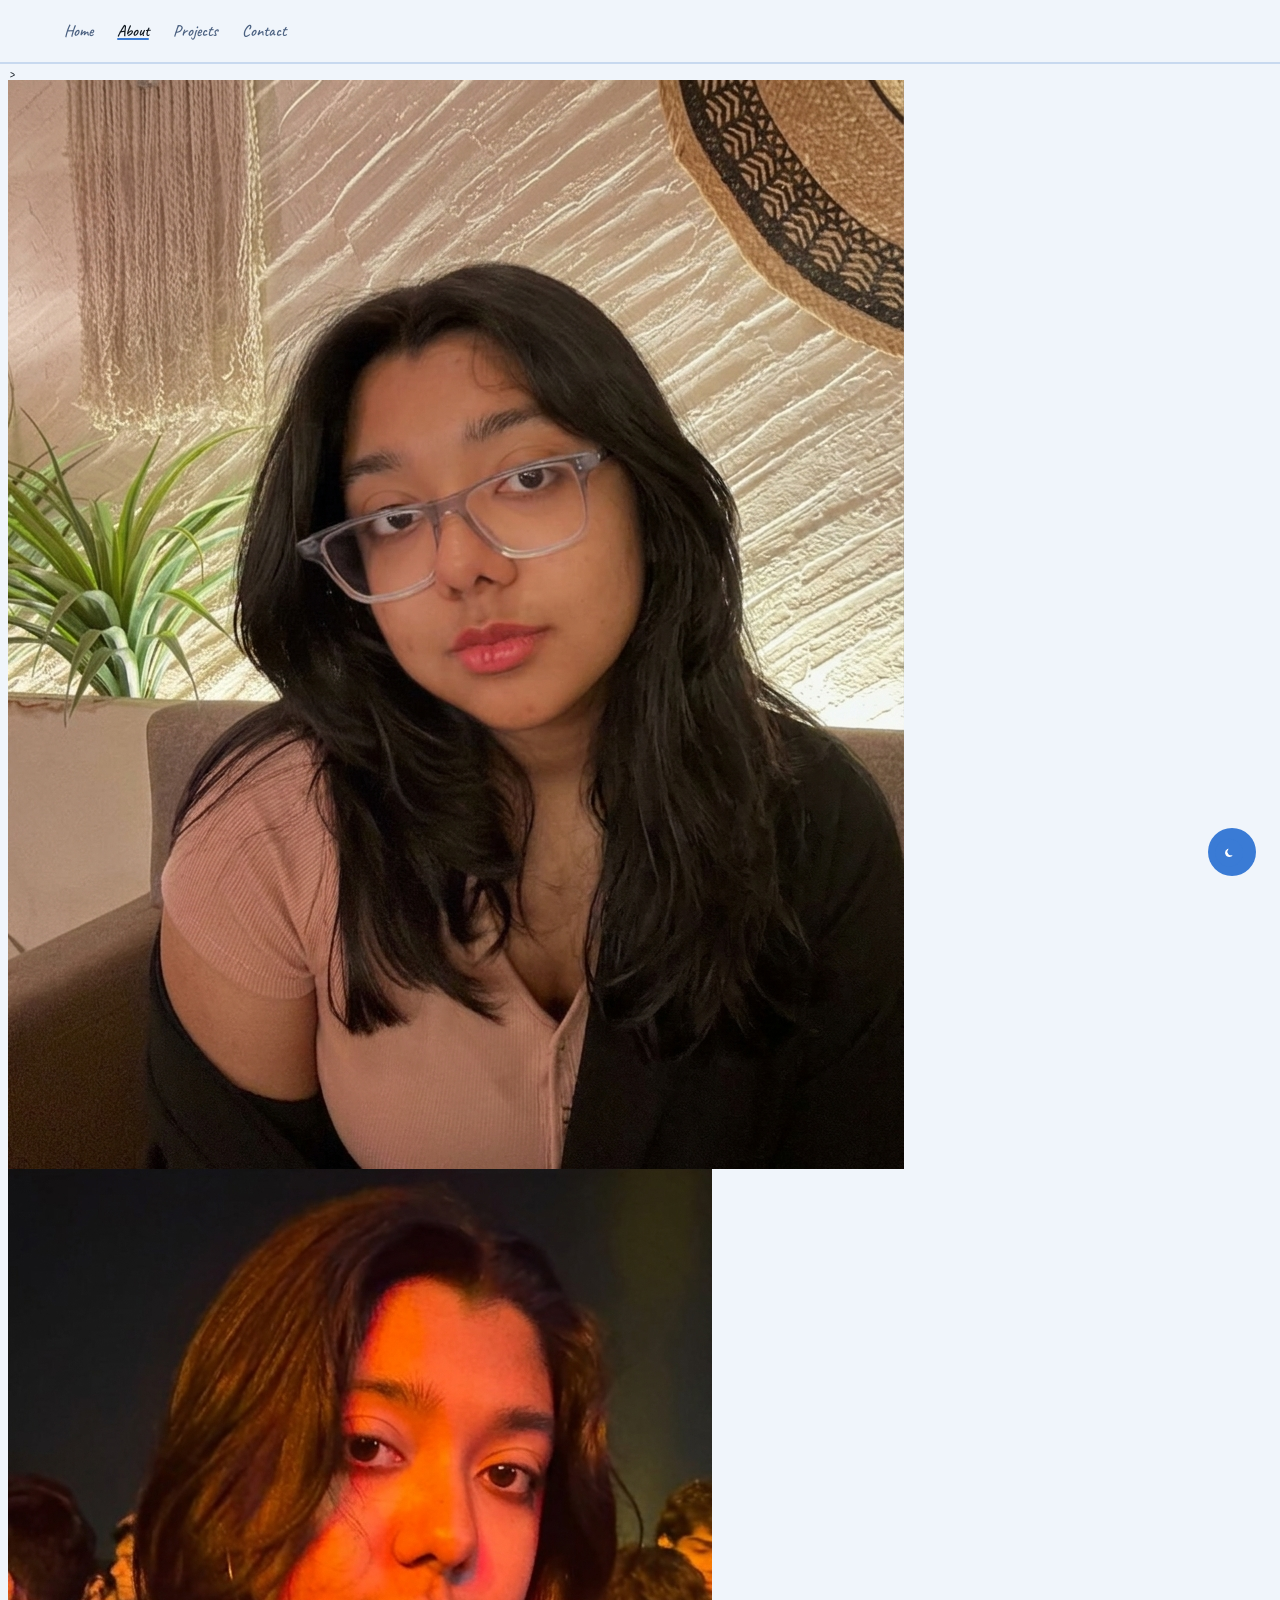
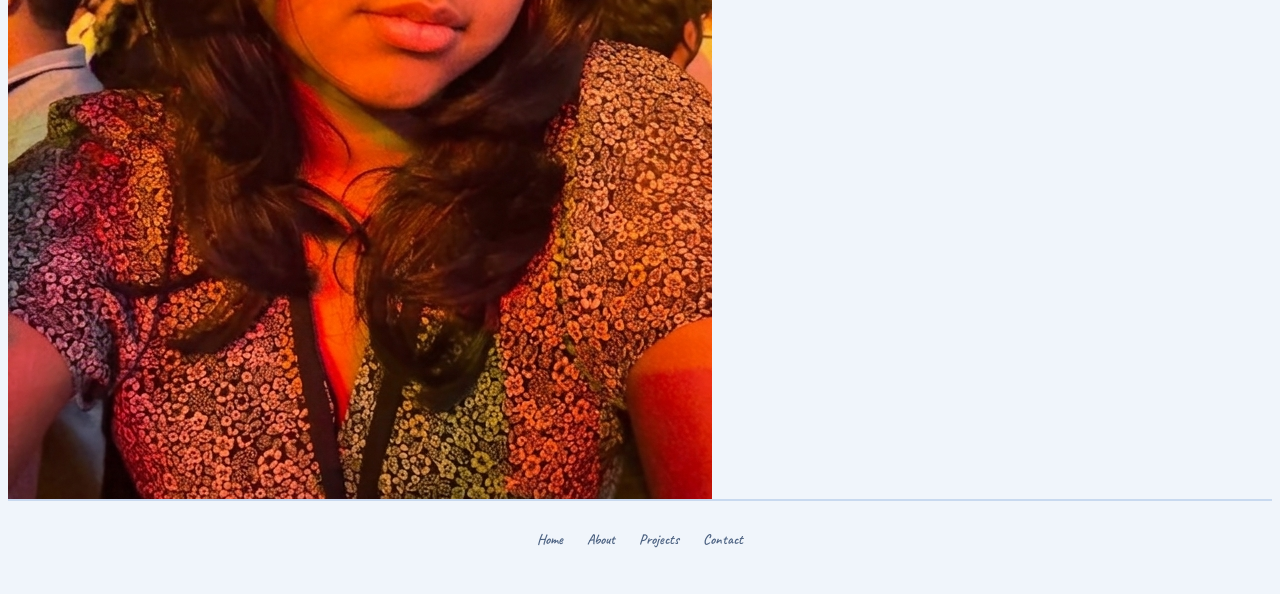
==== about.html @ 97abaa69 "Add basic site structure to all pages." ====
<!DOCTYPE html>
<html lang="en">

<head>
    <meta charset="UTF-8">
    <meta name="viewport" content="width=device-width, initial-scale=1.0">
    <title>Portfolio-2025114007-Home</title>
    <link rel="stylesheet" href="styles.css">
    <!-- linking the css stylesheet -->
    <link rel="stylesheet" href="https://unpkg.com/boxicons@2.1.4/css/boxicons.min.css">
    <!-- for all icons used -->
    <link rel="stylesheet" href="https://fonts.googleapis.com/css2?family=Caveat:wght@400;600&family=Pacifico&family=Google+Sans+Flex:wght@100..900&display=swap">
    <!-- Google fonts used. Need for each font(explain typography: explained in Readme) -->
</head>

<body>

    <!-- Same as home.html. Navbar hidden in mibile view using @media. Replaced with hambrger for mobile view-->
    <!-- active used to underline the currently opened page -->
    <header class="navbar" id="navbar">
        <nav class="pages" id="pages">
            <a href="home.html" >Home</a>
            <a href="about.html" class="active">About</a>
            <a href="projects.html">Projects</a>
            <a href="contact.html" >Contact</a>
        </nav>
        <!-- Hamburger instead of navbar for mobile view. Opening it shows drop down of pages on mobile using mobile_menu id and open_mobile() in js -->
        <div class="for_mobile">
            <button class="hamburger" id="hamburger" aria-label="Mobile menu">
                <!-- for the dropdown menu for mobile ease -->
                <span></span>
                <span></span>
                <span></span>
            </button>
        </div>
    </header>
    <!-- same as home.html. Hamburger leads to dropdown of pages(.open class used) onclick calls close_mobile() (defined in main.js) to close dropdown. So if u click  home, it opens home.html WHILE closing dropdown menu-->
    <nav class="mobile_menu" id="mobile_menu">
        <a href="home.html"  onclick="close_mobile()">Home</a>
        <a href="about.html" class="active" onclick="close_mobile()">About</a>
        <a href="projects.html" onclick="close_mobile()">Projects</a>
        <a href="contact.html" onclick="close_mobile()">Contact</a>
    </nav>

    <!-- MAIN -->
    <main class="padded">>
        <section class="about">
            <div class="image_about">
                <div class="flip">
                    <div class="inner">
                        <div class="day_pic">
                            <img src="about_light.png" alt="Hi there! Yashaswi here." class="about_pic">
                        </div>
                        <div class="day_pic">
                            <img src="about_dark.png" alt="Hi there! Yashaswi here." class="about_pic">
                        </div>
                    </div>
                </div>
            </div>
            <div class="stuff_about"></div>
        </section>
    </main>


    <!-- same as home.html. Since PART A 1 asked for a scroll - triggered section, scroll_to_view() in main.js enables fade_to_view which has opacity as 0% while in_voew when enabled puts opacity to 100% -->
    <footer class="foot">
        <div class="fade_to_view">
        <div class="f_links" >

            <a href="home.html" >Home</a>
            <a href="about.html">About</a>
            <a href="projects.html">Projects</a>
            <a href="contact.html">Contact</a>
        </div>
        </div>
    </footer>
    <!-- #moon is hidden by default. So u see moon image (moon.png) clicking which leads to dark mode. This enables #moon as block and puts#sun to none. So it shows sun.png and hides moon.png.
    :root has var for light mode. theme_change() enables ,dark which ha alternate var for night mode-->
    <button aria-label="Light to Dark mode and vice versa" class="theme" id="theme">
        <img src="sun.PNG" alt="light" id="sun">
        <img src="moon.PNG" alt="dark" id="moon">
    </button>
    <!-- for all animations, main.js used (theme toggle, hamburger dropdow, scrolling, typed text) -->
    <script src="main.js"></script>
</body>

</html>
---- styles.css ----
@import url('https://fonts.googleapis.com/css2?family=Caveat:wght@400;600&family=Pacifico&family=Google+Sans+Flex:wght@100..900&display=swap');

/* where  tree line curso drop down */

:root {
    --bg: #f0f5fb;
    --text: #101820;
    --main: #3a7bd5;
    --txt_small: #4a6080;
    --border: #c8d9ef;
    --transition: 0.2s ease;
    --font_head: 'Pacifico', cursive;
    --font_content: 'Google Sans Flex', 'Caveat', sans-serif;
    --font_typed: 'Caveat', 'Google Sans Flex', sans-serif;

}

body.dark {
    --bg: #0a0a0a;
    --text: #f2ede8;
    --main: #e44474;
    --txt_small: #a08878;
    --border: #2a2020;

}

.navbar {

    position: fixed;
    top: 0;
    left: 0;
    right: 0;
    background-color: var(--bg);
    backdrop-filter: blur(15px);
    border-bottom: solid 2px var(--border);
    display: flex;
    align-items: center;
    transition: background var(--transition), border var(--transition), padding var(--transition);
    z-index: 650;
    justify-content: space-between;
    padding: 2.5rem 5%;
}

.for_mobile {
    display: flex;
    align-items: center;
}

#moon{
    display:none;
}
.pages {
    display: flex;
    align-items: center;
    grid-area: 3.5rem;
    gap: 2.5rem;
    /* min-width: 40rem; */
}

.pages a {
    transition: var(--transition);
    font-size: 1.7rem;
    padding-bottom: px;
    position: relative;
    font-weight: 550;
    text-decoration: none;
    color: var(--txt_small);

}

.pages a:hover {
    color: var(--text);
}

.pages a::after {
    content: '';
    position: absolute;
    bottom: -2px;
    height: 2px;
    background: var(--main);
    left: 0;
    width: 0;
    border-radius: 1px;
    transition: width var(--transition);

}

.pages a.active {
    color: var(--text);
}

.pages a:hover::after {
    width: 100%;
    ;
}

.pages a.active::after {
    width: 100%;
}

.hamburger {
    display: none;
    padding: 5px;
    text-decoration: none;
    flex-direction: column;
    gap: 6px;
    border: none;
    background: none;
    cursor: pointer;
}

.fade_to_view{
    opacity: 0%;
    transform: translateY(25px);
    transition: opacity 0.5s ease,transform 0.5s ease;
}

.fade_to_view.in_view{
    opacity: 100%;
    transform: translateY(0);
}


.hamburger span {
    display: block;
    width: 25px;
    height: 2px;
    background: var(--text);
    transition: all var(--transition);
    border-radius: 2px;
}

.mobile_menu {
    display: none;
    position: fixed;
    top: 0;
    left: 0;
    right: 0;
    bottom: 0;
    flex-direction: column;
    align-items: center;
    justify-content: center;
    background-color: var(--bg);
    gap: 50px;
    z-index: 640;
}

.mobile_menu.open {
    display: flex;
    animation: start_mobile 0.3s ease forwards;
}

.fill{
    /* position: relative; */
    display: flex;
    flex-direction: column;
    justify-content: space-between;
    /* overflow: hidden; */
    /* padding: 2rem ; */
}

.mobile_menu a {
    font-family: var(--font_head);
    font-size: 3.5 rem;
    color: var(--text);
    text-decoration: none;
    font-family: var(--font_content);
    font-weight: 650;
    transition: color var(--transition);
}

.mobile_menu a:hover {
    color: var(--main);
}

.theme {
    position: fixed;
    z-index: 650;
    bottom: 2.5rem;
    right: 2.5rem;
    width: 5rem;
    height: 5rem;
    background: var(--main);
    border-radius: 50%;
    border: none;
    cursor: pointer;
    display: flex;
    align-items: center;
    justify-content: center;
    transition: transform 0.3s cubic-bezier(0.39, 0.575, 0.565, 1);

}

.theme:hover {
    transform: scale(1.5) rotate(20deg);
}

.theme svg {
    align-items: center;
    width: 5rem;
    height: 5rem;
}

.padded {
    padding-top: 6rem;
    min-height: 100vh;
}

.f_links {
    display: flex;
    justify-content: center;
    gap: 2.5rem;
    margin-bottom: 1rem;
    flex-wrap: wrap;
}

.foot {
    text-align: center;
    padding: 3.2rem 5%;
    text-decoration: none;
    border-top: 2px solid var(--border);
    transition: border-color var(--transition);
}

.f_links a {
    font-weight: 600;
    text-decoration: none;
    font-size: 1.5rem;
    transition: color var(--transition);
    color: var(--txt_small);
}

.f_links a:hover {
    color: var(--main);
}

.cursor {
    color: var(--main);
    font-size: 2.5rem;
    animation: a1 0.6s step-end infinite;
}

@keyframes a1 {
    from {
        opacity: 1;
    }

    50% {
        opacity: 0;
    }

    to {
        opacity: 1;
    }
}

.name_home {
    position: absolute;
    left: 50%;
    width: 100%;
    top: 50%;
    z-index: 1;
    flex-direction: column;
    align-items: stretch;
    display: flex;
    transform: translate(-50%, -50%);
}

.Yashaswi {
    font-family: var(--font_head);
    font-weight: 700;
    color: var(--main);
    display: block;
    text-align: left;
    line-height: 0.9;
    font-size: clamp(7rem, 14vw, 16rem);
    padding-left: 2%;
    letter-spacing: -0.02em;
    opacity: 0.8;
    animation: left_slide 1s cubic-bezier(0.23, 1, 0.320, 1) both;
}

.Priya {
    font-family: var(--font_head);
    font-weight: 700;
    color: var(--main);
    display: block;
    text-align: right;
    line-height: 0.9;
    font-size: clamp(7rem, 14vw, 16rem);
    padding-right: 2%;
    letter-spacing: -0.02em;
    opacity: 0.8;
    animation: right_slide 1s cubic-bezier(0.23, 1, 0.320, 1) both;


}

@keyframes left_slide {
    from {
        opacity: 0;
        transform: translateX(-6rem);
    }

    to {
        opacity: 0.8;
        transform: translateX(0);
    }

}

@keyframes right_slide {
    from {
        opacity: 0;
        transform: translateX(6rem);
    }

    to {
        opacity: 0.8;
        transform: translateX(0);
    }

}

.home_page_pic {
    position: absolute;
    top: 66%;
    left: 46%;
    transform: translate(-50%, -52%);
    z-index: 5;
}

.home_page_pic img {
    border: none;
    object-fit: cover;
    width: clamp(16rem, 23vw, 28rem);
    height: clamp(22rem, 32vw, 39rem);
    /* max-width: 320px; */
}

.intro {
    position: relative;
    font-family: var(--font_typed);
    color: var(--txt_small);
    z-index: 10;
    top: 2.5rem;
    font-size: clamp(1.5rem, 2.5vw, 2.5rem);
    left: 6%;
}

.intro_left {
    left: 5%;
}

.name_home {
    position: absolute;
    display: flex;
    flex-direction: column;
    align-items: stretch;
    z-index: 2;
    width: 100%;
    top: 55%;
    left: 50%;
    transform: translate(-50%, -50%);
}

.quote {
    position: relative;
    align-items: flex-end;
    flex-wrap: wrap;
    justify-content: space-between;
    gap: 3rem;
    padding-top: 50vh;
    padding-left: 2.5rem;
    margin-top: auto;
    z-index: 10;
    display: flex;
}

.typed {
    font-family: var(--font_typed);
    font-size: clamp(1.5rem, 2.5vw, 2.4rem);
    color: var(--text);
    align-items: center;
    display: flex;
    gap: 0.5rem;
}

.typed_padding {
    align-items: center;
    display: inline-flex;

}

#cursor_text {
    color: var(--main);
    font-weight: bold;
}


@media (prefers-reduced-motion: reduce) {

    *,
    *::before,
    *::after {
        animation-duration: 0.02ms !important;
        transition-duration: 0.02ms !important;
        animation-iteration-count: 1 !important;
    }

    .Yashaswi {
        animation: none !important;
       
    }
    .Priya {
        animation: none !important;
       
    }
    .name_home{
         top: 55% !important;
        left: 50% !important;
        transform: translate(-50%, -50%) !important;
    }
    .mobile_menu.open{
         animation: none !important;
    }
        
}

@media ( width> 772px)
{
    .hamburger {
        display: none;
    }
    .pages{
        display: flex;
    }
}

@media ( width<= 772px)
{
    .hamburger {
        display: flex;
    }
    .pages{
        display:  none;
    }
    .Yashaswi{
        font-size: clamp(5rem,20vw,10rem);
    }
    .Priya{
        font-size: clamp(5rem,20vw,10rem);
    }
    .quote{
        flex-direction: column;
        gap: 1.8rem;
        padding-top: 65vh;
    }
}

img{
    display: block;
    max-width: 100%;
}
body{
    font-family: var(--font_content);
    font-size: 1.5rem;
    background-color: var(--bg);
    color: var(--text);
    transition: background-color var(--transition), color var(--transition);
    line-height: 1.5rem;
}

html{
    font-size: 60%;
    overflow-x: hidden;
    overflow-y: auto;
}

*,*::before,*::after
{
    box-sizing: border-box;
    padding: 0%;
}
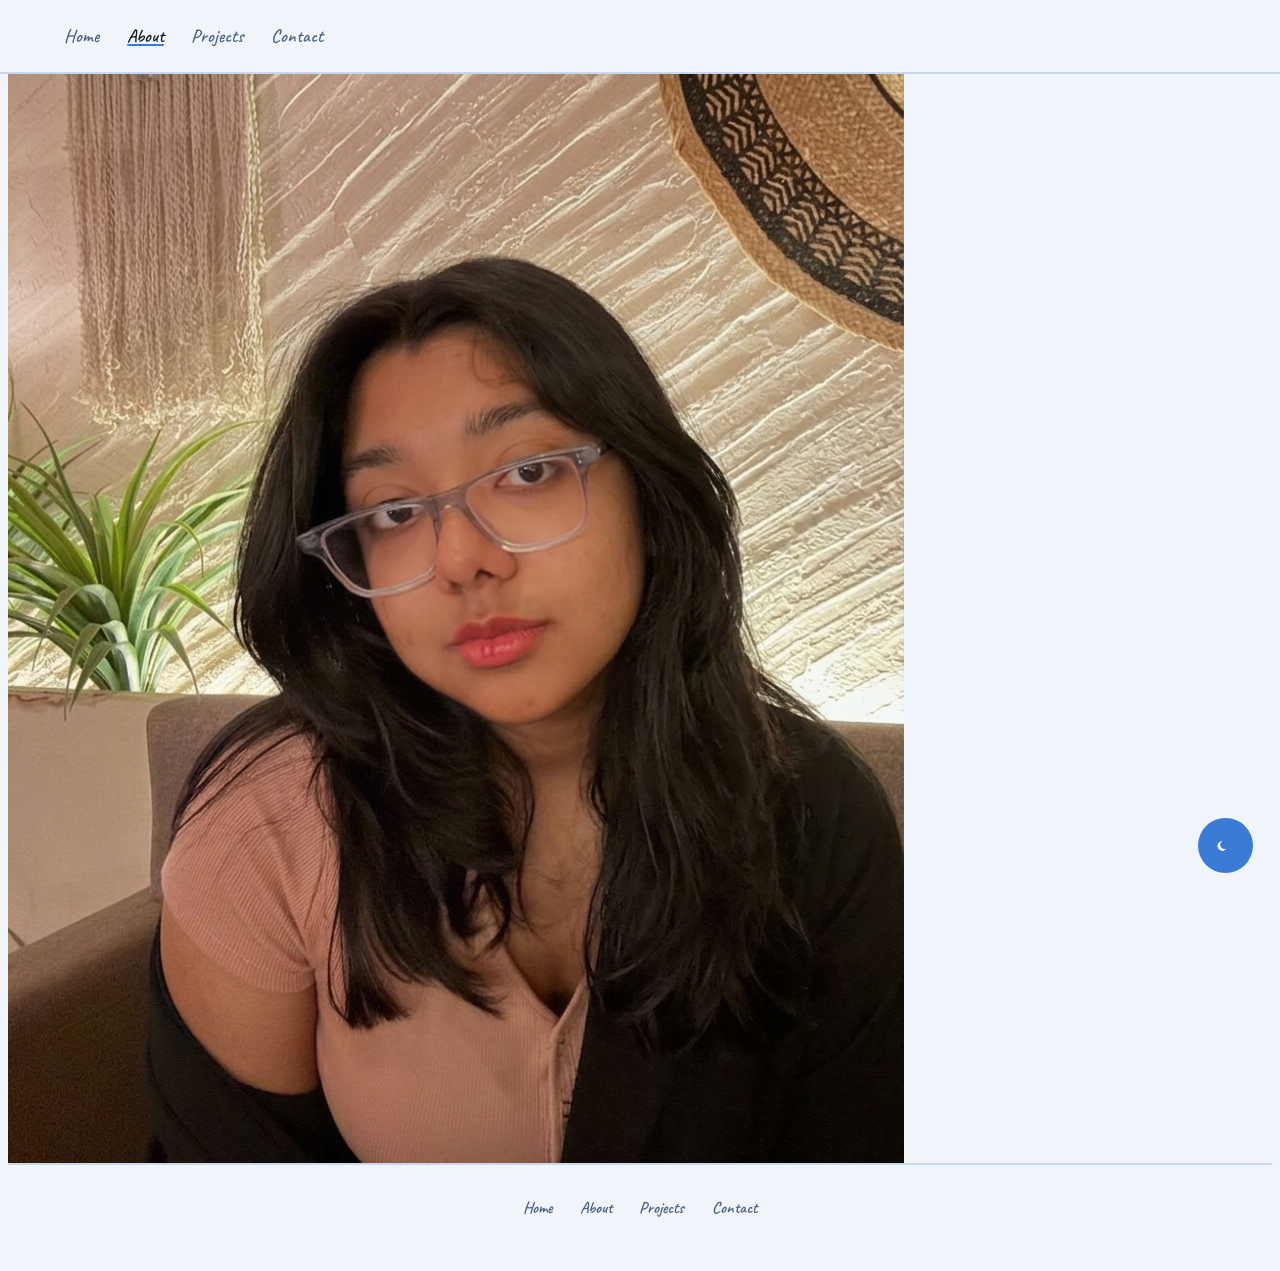
==== commit 1bf81f06: "Finish Contact and Project page" ====
--- a/about.html
+++ b/about.html
@@ -7,8 +7,6 @@
     <title>Portfolio-2025114007-Home</title>
     <link rel="stylesheet" href="styles.css">
     <!-- linking the css stylesheet -->
-    <link rel="stylesheet" href="https://unpkg.com/boxicons@2.1.4/css/boxicons.min.css">
-    <!-- for all icons used -->
     <link rel="stylesheet" href="https://fonts.googleapis.com/css2?family=Caveat:wght@400;600&family=Pacifico&family=Google+Sans+Flex:wght@100..900&display=swap">
     <!-- Google fonts used. Need for each font(explain typography: explained in Readme) -->
 </head>
@@ -43,22 +41,13 @@
     </nav>
 
     <!-- MAIN -->
-    <main class="padded">>
-        <section class="about">
+    <main class="padded">
+        
             <div class="image_about">
-                <div class="flip">
-                    <div class="inner">
-                        <div class="day_pic">
-                            <img src="about_light.png" alt="Hi there! Yashaswi here." class="about_pic">
-                        </div>
-                        <div class="day_pic">
-                            <img src="about_dark.png" alt="Hi there! Yashaswi here." class="about_pic">
-                        </div>
-                    </div>
-                </div>
+                <img alt="Hello! I'm Yashaswi">
             </div>
             <div class="stuff_about"></div>
-        </section>
+        
     </main>
 
 
--- a/styles.css
+++ b/styles.css
@@ -1,6 +1,6 @@
 @import url('https://fonts.googleapis.com/css2?family=Caveat:wght@400;600&family=Pacifico&family=Google+Sans+Flex:wght@100..900&display=swap');
 
-/* where  tree line curso drop down */
+/*:root used as was specified in the proj. Root has theme as light by default. .dark has alternate vals  */
 
 :root {
     --bg: #f0f5fb;
@@ -12,8 +12,12 @@
     --font_head: 'Pacifico', cursive;
     --font_content: 'Google Sans Flex', 'Caveat', sans-serif;
     --font_typed: 'Caveat', 'Google Sans Flex', sans-serif;
-
-}
+    --letter: url(light_1.png);
+    --img_about: url(about_light.png);
+
+}
+
+/* for theme change toggle */
 
 body.dark {
     --bg: #0a0a0a;
@@ -21,7 +25,8 @@
     --main: #e44474;
     --txt_small: #a08878;
     --border: #2a2020;
-
+    --letter: url(letter_dark.png);
+    --img_about: url(about_dark.png);
 }
 
 .navbar {
@@ -40,6 +45,7 @@
     justify-content: space-between;
     padding: 2.5rem 5%;
 }
+
 
 .for_mobile {
     display: flex;
@@ -240,6 +246,7 @@
     animation: a1 0.6s step-end infinite;
 }
 
+
 @keyframes a1 {
     from {
         opacity: 1;
@@ -253,6 +260,8 @@
         opacity: 1;
     }
 }
+
+/* THis is irrelevant rn as I had to change the cursor and put it into js directly as then it was ot working for multiline texts as it kept jumping to the next logical newline instead of moving with the text */
 
 .name_home {
     position: absolute;
@@ -265,6 +274,7 @@
     display: flex;
     transform: translate(-50%, -50%);
 }
+/* name in home page */
 
 .Yashaswi {
     font-family: var(--font_head);
@@ -279,6 +289,8 @@
     opacity: 0.8;
     animation: left_slide 1s cubic-bezier(0.23, 1, 0.320, 1) both;
 }
+/* name in home page */
+
 
 .Priya {
     font-family: var(--font_head);
@@ -296,6 +308,8 @@
 
 }
 
+/* text slides into frame */
+
 @keyframes left_slide {
     from {
         opacity: 0;
@@ -333,8 +347,8 @@
 .home_page_pic img {
     border: none;
     object-fit: cover;
-    width: clamp(16rem, 23vw, 28rem);
-    height: clamp(22rem, 32vw, 39rem);
+    width: clamp(16rem, 23vw, 50rem);
+    height: clamp(22rem, 32vw, 50rem);
     /* max-width: 320px; */
 }
 
@@ -343,7 +357,7 @@
     font-family: var(--font_typed);
     color: var(--txt_small);
     z-index: 10;
-    top: 2.5rem;
+    top: 5rem;
     font-size: clamp(1.5rem, 2.5vw, 2.5rem);
     left: 6%;
 }
@@ -359,7 +373,7 @@
     align-items: stretch;
     z-index: 2;
     width: 100%;
-    top: 55%;
+    top: 45%;
     left: 50%;
     transform: translate(-50%, -50%);
 }
@@ -397,7 +411,7 @@
     font-weight: bold;
 }
 
-
+/* preferred reduced motion case(neccessary sacc to assignment guidelines) */
 @media (prefers-reduced-motion: reduce) {
 
     *,
@@ -436,9 +450,13 @@
         display: flex;
     }
 }
-
+/* To make the display adjust acc to phone.For grid to stack for projects page also added here. So hamburger replaces the pages bar in phones, and vice versa */
 @media ( width<= 772px)
 {
+    .projects{
+        grid-template-columns: 1fr !important;
+    }
+
     .hamburger {
         display: flex;
     }
@@ -471,8 +489,18 @@
     line-height: 1.5rem;
 }
 
+.contact_name{
+    font-family: var(--font_typed);
+    font-size: 3rem;
+    font-weight: 600;
+    color: var(--main);
+
+    display: flex;
+    align-items: center;
+}
+
 html{
-    font-size: 60%;
+    font-size: clamp(7px,1vw,11px);
     overflow-x: hidden;
     overflow-y: auto;
 }
@@ -481,4 +509,210 @@
 {
     box-sizing: border-box;
     padding: 0%;
+}
+
+/* Contact and mssg_me incorrectly named as the same oarametrs have been used for projects.html and about.html too */
+
+.Contact{
+    font-family: var(--font_head);
+    display: block;
+    margin-top: 5rem;
+    text-align: center;
+    color: var(--main);
+    margin-bottom: 5rem;
+    font-size: clamp(3rem,6vw,8rem);
+}
+
+.mssg_me{
+    display: flex;
+    gap:4rem;
+    justify-content: center;
+    padding: 4rem 5%;
+    flex-direction: column;
+    align-items: center;
+    border-radius: 10px;
+    background: var(--bg);
+}
+
+.box
+{
+    margin-bottom: 20px;
+    transition: border-color var(--transition);
+    border-color: solid var(--border);
+    padding: 10px;
+    border-bottom: 1px;
+}
+
+
+/* All of the next few tags all deal with the worfding inside the leetter. P seperated from (text area and input) in terms of formatting too */
+.format{
+   
+    display: flex;
+    gap: 10px;
+    align-items: center;
+     min-width: 15rem;
+    white-space: nowrap;
+    
+}
+
+.format input{
+    border: none;
+    outline: none;
+    background: transparent;
+    color: var(--text);
+    font-family: var(--font_typed);
+    font-size: 2.5rem;
+    transition: color var(--transition);
+}
+
+.format textarea{
+    border: none;
+    width: 100%;
+    outline: none;
+    background: transparent;
+    color: var(--text);
+    font-family: var(--font_typed);
+    font-size: 2.5rem;
+    padding: 1.5rem 2rem;
+     min-width: 12rem;
+
+}
+
+
+.format input{
+    border: none;
+    outline: none;
+    background: transparent;
+    color: var(--text);
+    font-family: var(--font_typed);
+    font-size: 2.5rem;
+    transition: color var(--transition);
+}
+
+
+.submitted{
+
+    text-align: center;
+    font-family: var(--font_content);
+    font-size: 2rem;
+    padding: 3rem;
+
+    color: var(--text);
+
+}
+
+.format p{
+    font-size: 2.5rem;
+   
+    font-family: var(--font_typed);
+    color: var(--txt_small);
+}
+
+/* Submission button */
+
+button.submit{
+    font-family: var(--font_content);
+    font-size: 2rem;
+    background-color: var(--main);
+    cursor: pointer;
+    font-weight: 700;
+    border: none;
+    color: #f0f5fb;
+    border-radius: 3rem;
+    padding: 1rem 2.5rem;
+    transition: background var(--transition);
+}
+
+/* has bg image as the letter image. Looked pretty in one of the ref protfolios I saw so i implemented it */
+
+#form{
+    background-image: var(--letter);
+    background-size: cover;
+    padding: 5rem;
+    width: 60%;
+    background-position: center;
+   border-radius: 1.5rem;
+   
+}
+
+/* Fpr teh projects page from here */
+
+.filters{
+    display: flex;
+    justify-content: center;
+    flex-wrap: wrap;
+    gap: 1rem;
+}
+
+.fltr{
+    font-family: var(--font_content);
+    font-size: 2rem;
+    color: var(--txt_small);
+    cursor: pointer;
+    border: 3px solid var(--border);
+    border-radius: 2.5rem;
+    font-weight: 500;
+    padding: 0.5rem 2rem;
+    background: transparent;
+}
+
+.fltr:hover{
+    background-color: var(--main);
+    color: #f0f5fb;
+    border-color: var(--main);
+}
+
+
+.fltr.curr{
+    background-color: var(--main);
+    color: #f0f5fb;
+    border-color: var(--main);
+}
+
+
+.dscrptn{
+    font-family: var(--font_typed);
+    font-size: 1.5rem;
+    font-weight: 200;
+    color: var(--text);
+}
+
+.project:hover{
+    border-color: var(--main);
+}
+
+.proj_name{
+    font-family: var(--font_content);
+    font-weight: 600;
+    font-size: 2rem;
+    color: var(--main);
+}
+.project a{
+    font-family: var(--font_content);
+    font-size: 1.5rem;
+    color: var(--main);
+    text-decoration: none;
+    font-weight: 500;
+    margin-top: 1rem;
+}
+
+.projects{
+    display: grid;
+    grid-template-columns: repeat(2,1fr);
+    gap:5rem ;
+    padding: 2rem 5%;
+}
+.project{
+    flex-direction: column;
+    display: flex;
+    border-radius: 2rem;
+    gap:1rem;
+    cursor:pointer;
+    padding: 2rem;
+    border: 3px solid var(--border);
+}
+
+
+.image_about{
+    content: var(--img_about);
 }
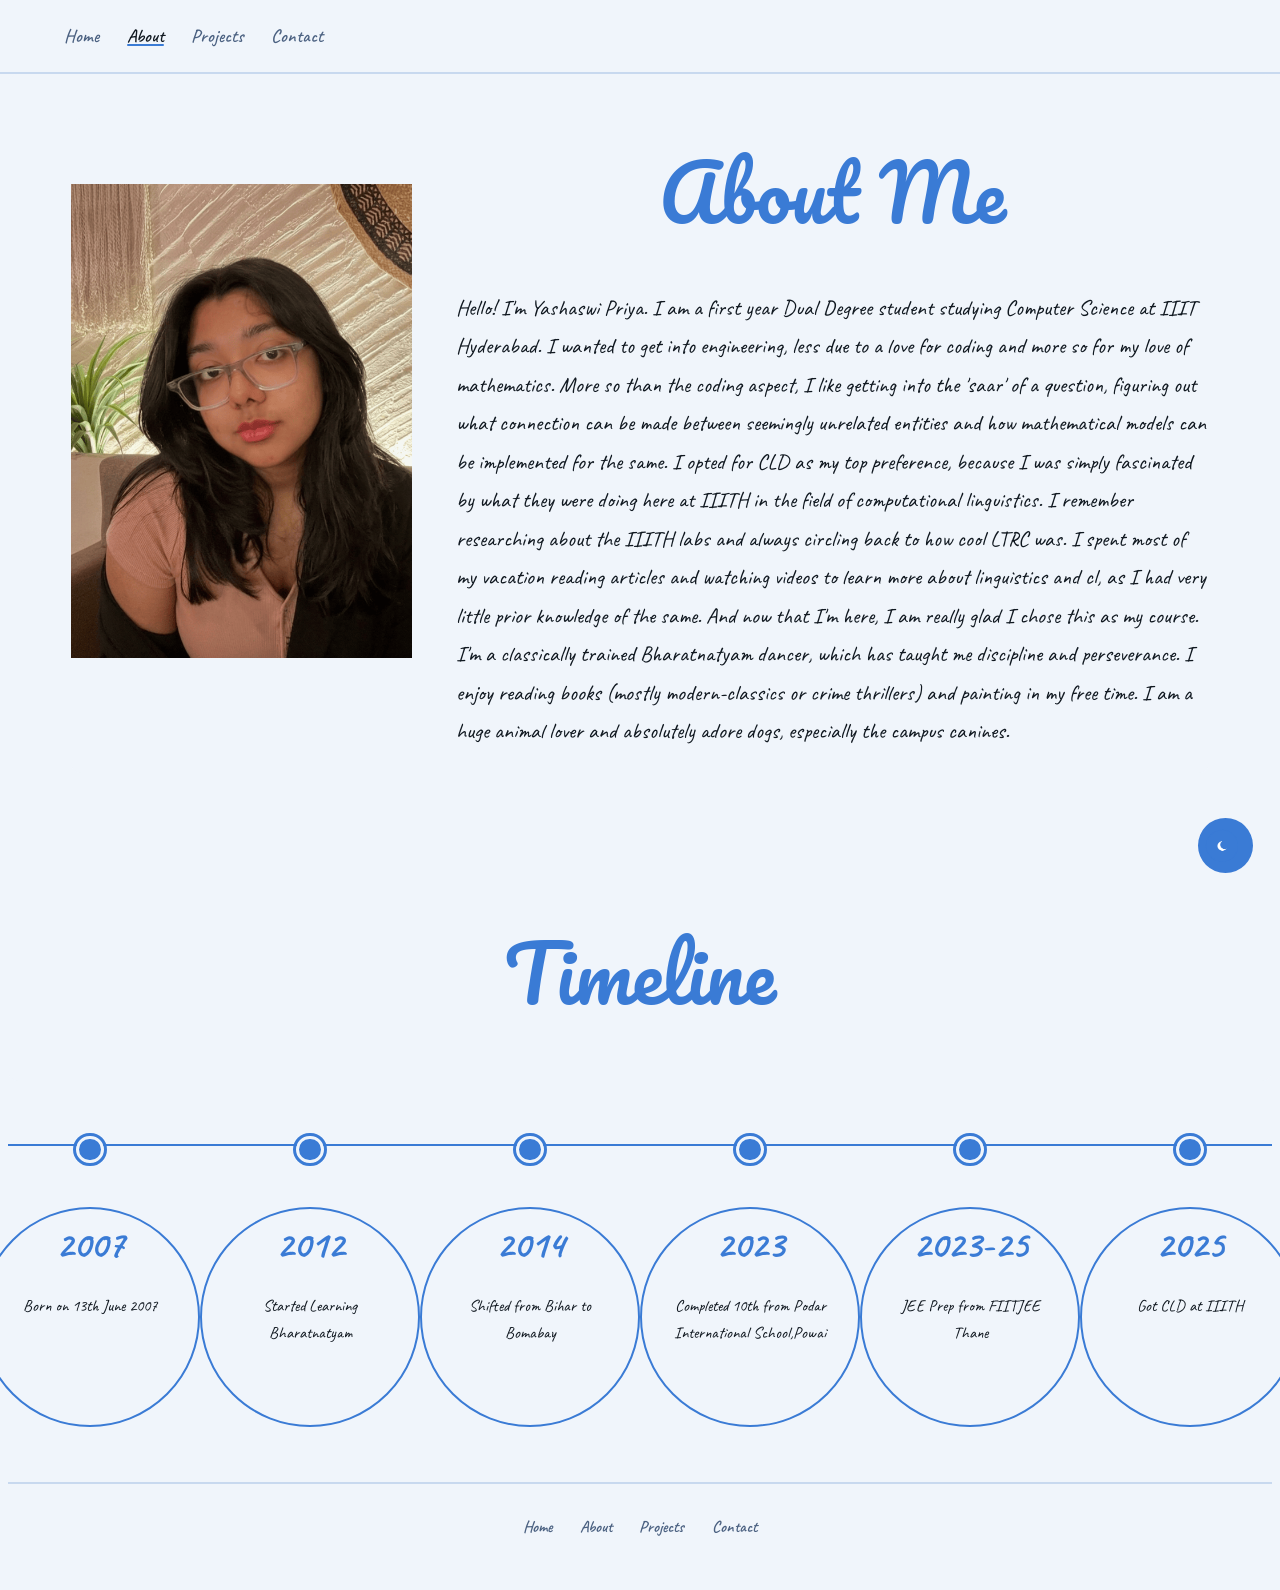
==== commit f27ac900: "Title fix. Add about" ====
--- a/about.html
+++ b/about.html
@@ -4,10 +4,11 @@
 <head>
     <meta charset="UTF-8">
     <meta name="viewport" content="width=device-width, initial-scale=1.0">
-    <title>Portfolio-2025114007-Home</title>
+    <title>Portfolio-2025114007-About</title>
     <link rel="stylesheet" href="styles.css">
     <!-- linking the css stylesheet -->
-    <link rel="stylesheet" href="https://fonts.googleapis.com/css2?family=Caveat:wght@400;600&family=Pacifico&family=Google+Sans+Flex:wght@100..900&display=swap">
+    <link rel="stylesheet"
+        href="https://fonts.googleapis.com/css2?family=Caveat:wght@400;600&family=Pacifico&family=Google+Sans+Flex:wght@100..900&display=swap">
     <!-- Google fonts used. Need for each font(explain typography: explained in Readme) -->
 </head>
 
@@ -17,10 +18,10 @@
     <!-- active used to underline the currently opened page -->
     <header class="navbar" id="navbar">
         <nav class="pages" id="pages">
-            <a href="home.html" >Home</a>
+            <a href="home.html">Home</a>
             <a href="about.html" class="active">About</a>
             <a href="projects.html">Projects</a>
-            <a href="contact.html" >Contact</a>
+            <a href="contact.html">Contact</a>
         </nav>
         <!-- Hamburger instead of navbar for mobile view. Opening it shows drop down of pages on mobile using mobile_menu id and open_mobile() in js -->
         <div class="for_mobile">
@@ -34,33 +35,111 @@
     </header>
     <!-- same as home.html. Hamburger leads to dropdown of pages(.open class used) onclick calls close_mobile() (defined in main.js) to close dropdown. So if u click  home, it opens home.html WHILE closing dropdown menu-->
     <nav class="mobile_menu" id="mobile_menu">
-        <a href="home.html"  onclick="close_mobile()">Home</a>
+        <a href="home.html" onclick="close_mobile()">Home</a>
         <a href="about.html" class="active" onclick="close_mobile()">About</a>
         <a href="projects.html" onclick="close_mobile()">Projects</a>
         <a href="contact.html" onclick="close_mobile()">Contact</a>
     </nav>
 
     <!-- MAIN -->
+    <!-- about me para -->
+
     <main class="padded">
-        
-            <div class="image_about">
-                <img alt="Hello! I'm Yashaswi">
+        <div class="mssg_me">
+
+            <div class="about">
+                <div class="image_about">
+                    <img alt="Hello! I'm Yashaswi">
+                </div>
+                <div class="stuff_about"><span class="Contact">About Me</span>
+                    <p class="about_me">Hello! I'm Yashaswi Priya. I am a first year Dual Degree student studying
+                        Computer Science at IIIT Hyderabad. I wanted to get into engineering, less due to a love for
+                        coding and more so for my love of mathematics. More so than the coding aspect, I like getting
+                        into the 'saar' of a question, figuring out what connection can be made between seemingly
+                        unrelated entities and how mathematical models can be implemented for the same. I opted for CLD
+                        as my top preference, because I was simply fascinated by what they were doing here at IIITH in
+                        the field of computational linguistics. I remember researching about the IIITH labs and always
+                        circling back to how cool LTRC was. I spent most of my vacation reading articles and watching
+                        videos to learn more about linguistics and cl, as I had very
+                        little prior knowledge of the same. And now that I'm here, I am really glad I chose this as my
+                        course.
+                        I'm a classically trained Bharatnatyam dancer, which has taught me discipline and perseverance.
+                        I enjoy reading books (mostly modern-classics or crime thrillers) and painting in my free time.
+                        I am a huge animal lover and absolutely adore dogs, especially the campus canines.</p>
+                </div>
             </div>
-            <div class="stuff_about"></div>
-        
+            <br><br><br>
+            <div class="fade_to_view">
+                <span class="Contact">Timeline</span>
+            </div>
+        </div>
+
+        <!-- interactive timeline -->
+
+        <div class="fade_to_view">
+            <div class="timeline_2">
+                <hr class="line">
+                <div class="event">
+                    <div class="pointer"></div>
+                    <div class="details">
+                        2007
+                        <p>Born on 13th June 2007</p>
+                    </div>
+                </div>
+                <div class="event">
+                    <div class="pointer"></div>
+                    <div class="details">
+                        2012
+                        <p>Started Learning Bharatnatyam</p>
+                    </div>
+                </div>
+                <div class="event">
+                    <div class="pointer"></div>
+                    <div class="details">
+                        2014
+                        <p>Shifted from Bihar to Bomabay</p>
+                    </div>
+                </div>
+                <div class="event">
+                    <div class="pointer"></div>
+                    <div class="details">
+                        2023
+                        <p>Completed 10th from Podar International School,Powai</p>
+                    </div>
+                </div>
+
+                <div class="event">
+                    <div class="pointer"></div>
+                    <div class="details">
+                        2023-25
+                        <p>JEE Prep from FIITJEE Thane</p>
+                    </div>
+                </div>
+
+                <div class="event">
+                    <div class="pointer"></div>
+                    <div class="details">
+                        2025
+                        <p>Got CLD at IIITH</p>
+                    </div>
+                </div>
+            </div>
+
+        </div>
+        </div>
     </main>
 
 
     <!-- same as home.html. Since PART A 1 asked for a scroll - triggered section, scroll_to_view() in main.js enables fade_to_view which has opacity as 0% while in_voew when enabled puts opacity to 100% -->
     <footer class="foot">
         <div class="fade_to_view">
-        <div class="f_links" >
+            <div class="f_links">
 
-            <a href="home.html" >Home</a>
-            <a href="about.html">About</a>
-            <a href="projects.html">Projects</a>
-            <a href="contact.html">Contact</a>
-        </div>
+                <a href="home.html">Home</a>
+                <a href="about.html">About</a>
+                <a href="projects.html">Projects</a>
+                <a href="contact.html">Contact</a>
+            </div>
         </div>
     </footer>
     <!-- #moon is hidden by default. So u see moon image (moon.png) clicking which leads to dark mode. This enables #moon as block and puts#sun to none. So it shows sun.png and hides moon.png.
--- a/styles.css
+++ b/styles.css
@@ -14,7 +14,7 @@
     --font_typed: 'Caveat', 'Google Sans Flex', sans-serif;
     --letter: url(light_1.png);
     --img_about: url(about_light.png);
-
+    --white: #f0f5fb;
 }
 
 /* for theme change toggle */
@@ -382,7 +382,7 @@
     position: relative;
     align-items: flex-end;
     flex-wrap: wrap;
-    justify-content: space-between;
+    justify-content: flex-start;
     gap: 3rem;
     padding-top: 50vh;
     padding-left: 2.5rem;
@@ -396,6 +396,7 @@
     font-size: clamp(1.5rem, 2.5vw, 2.4rem);
     color: var(--text);
     align-items: center;
+    align-self: flex-start;
     display: flex;
     gap: 0.5rem;
 }
@@ -453,6 +454,19 @@
 /* To make the display adjust acc to phone.For grid to stack for projects page also added here. So hamburger replaces the pages bar in phones, and vice versa */
 @media ( width<= 772px)
 {
+    .timeline_2{
+        flex-direction: column;
+        gap:5rem;
+        align-items: center;
+        
+    }
+    .line{
+        display: none;
+    }
+    .event{
+        margin: 0;
+        width: 100%;
+    }
     .projects{
         grid-template-columns: 1fr !important;
     }
@@ -617,7 +631,7 @@
     cursor: pointer;
     font-weight: 700;
     border: none;
-    color: #f0f5fb;
+    color: var(--white);
     border-radius: 3rem;
     padding: 1rem 2.5rem;
     transition: background var(--transition);
@@ -658,22 +672,23 @@
 
 .fltr:hover{
     background-color: var(--main);
-    color: #f0f5fb;
+    color: var(--white);
     border-color: var(--main);
 }
 
 
 .fltr.curr{
     background-color: var(--main);
-    color: #f0f5fb;
+    color: var(--white);
     border-color: var(--main);
 }
 
 
 .dscrptn{
-    font-family: var(--font_typed);
-    font-size: 1.5rem;
+    font-family: var(--font_content);
+    font-size: 2rem;
     font-weight: 200;
+    line-height: 2.5rem;
     color: var(--text);
 }
 
@@ -684,7 +699,8 @@
 .proj_name{
     font-family: var(--font_content);
     font-weight: 600;
-    font-size: 2rem;
+    font-size: 2.5rem;
+    line-height: 2.7rem;
     color: var(--main);
 }
 .project a{
@@ -715,4 +731,104 @@
 
 .image_about{
     content: var(--img_about);
+    width: 30%;
+    margin-top: 6rem;
+    align-items: left;
+}
+
+.stuff_about{
+    font-family: var(--font_content);
+    /* margin-top: 5rem; */
+    color: var(--text);
+    font-weight: 200;
+    font-size: 2rem;
+    line-height: 3.5rem;
+    flex-direction: column;
+    display: flex;
+}
+
+/* .event:hover .pointer{
+    transform: scale(1.5);
+} */
+.about{
+    display: flex;
+    gap:4rem;
+    justify-content: center;
+    flex-direction: row;
+    align-items: flex-start;
+    border-radius: 10px;
+    background: var(--bg);
+
+}
+
+.details{
+    font-family: var(--font_typed);
+    color: var(--main);
+    font-size: 3.5rem;
+    text-align: center;
+    margin-top: 4rem;
+    line-height: 2.5rem;
+    width: 20rem;
+    height: 20rem;
+    padding: 2rem 2rem;
+    border: 2px solid var(--main);
+    cursor: pointer;
+    transition: background var(--transition), color var(--transition);
+    border-radius: 50%;
+    display: flex;
+    font-weight: bolder;
+    flex-direction: column;
+    align-items: center;
+}
+
+.details p{
+    font-family: var(--font_content);
+    color: var(--text);
+    font-size: 1.5rem;
+    margin-top: 3rem;
+    line-height: 2.5rem;
+    
+    font-weight: 400;
+}
+
+.event:hover .details{
+    background: var(--main);
+    transition: var(--transition);
+    color:var(--white);
+    transform: scale(1.2);
+}
+
+.timeline_2{
+    display: flex;
+    align-items: flex-start;
+    justify-content: center;
+    position: relative;
+    padding: 5rem 3%;
+}
+
+.event{
+    display: flex;
+    flex:1;
+    flex-direction: column;
+    align-items: center;
+  
+    position: relative;
+}
+
+.pointer{
+    border-radius: 50%;
+    background-color: var(--main);
+    cursor: pointer;
+    width: 2.5rem;
+    height: 2.5rem;
+    transition: var(--transition);
+    outline: 3px solid var(--main);
+    border: 3px solid var(--bg);
+}
+
+.line{
+    border: none;
+    border-top: 2px solid var(--main);
+    position: absolute;
+    width: 100%;
 }
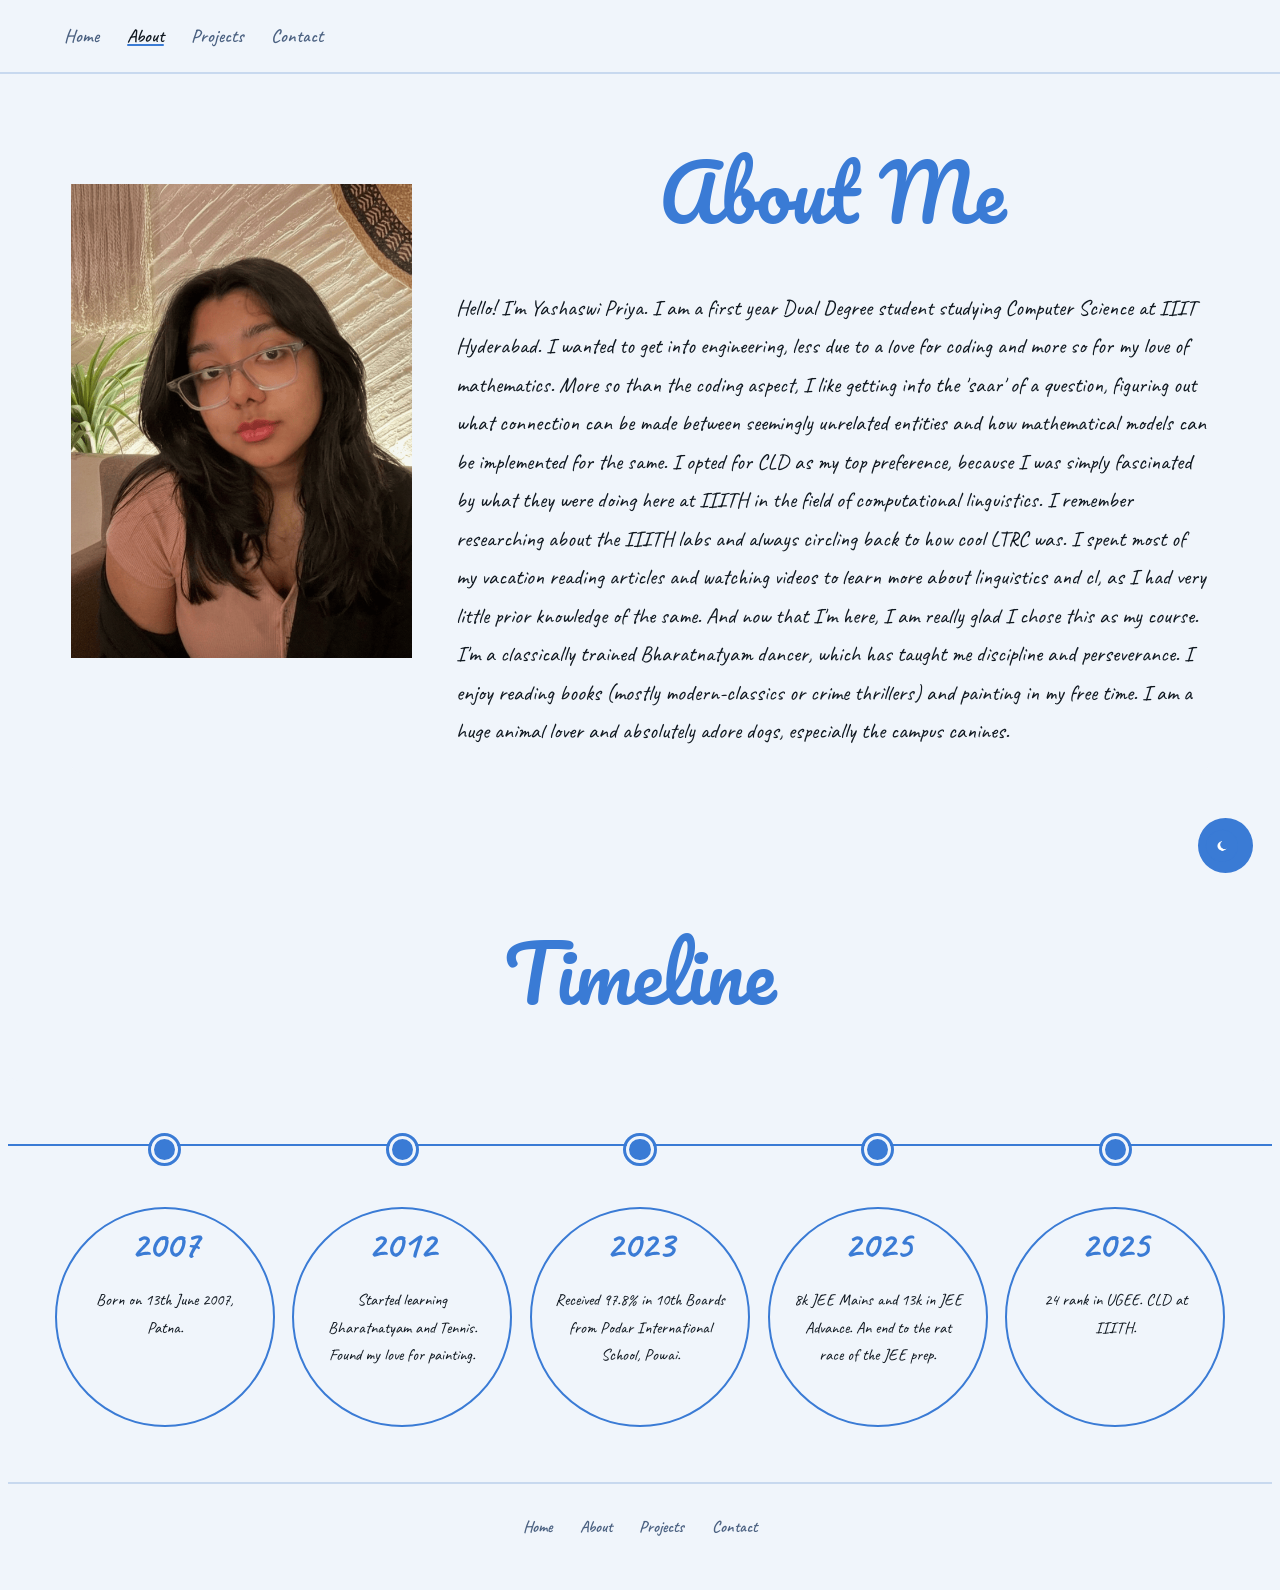
==== commit 0ec8e584: "Timeline polish." ====
--- a/about.html
+++ b/about.html
@@ -83,36 +83,28 @@
                     <div class="pointer"></div>
                     <div class="details">
                         2007
-                        <p>Born on 13th June 2007</p>
+                        <p>Born on 13th June 2007, Patna.</p>
                     </div>
                 </div>
                 <div class="event">
                     <div class="pointer"></div>
                     <div class="details">
                         2012
-                        <p>Started Learning Bharatnatyam</p>
+                        <p>Started learning Bharatnatyam and Tennis. Found my love for painting.</p>
                     </div>
                 </div>
-                <div class="event">
+                <!-- <div class="event">
                     <div class="pointer"></div>
                     <div class="details">
                         2014
-                        <p>Shifted from Bihar to Bomabay</p>
+                        <p>Shifted from Bihar to Bombay. A new city meant new </p>
                     </div>
-                </div>
+                </div> -->
                 <div class="event">
                     <div class="pointer"></div>
                     <div class="details">
                         2023
-                        <p>Completed 10th from Podar International School,Powai</p>
-                    </div>
-                </div>
-
-                <div class="event">
-                    <div class="pointer"></div>
-                    <div class="details">
-                        2023-25
-                        <p>JEE Prep from FIITJEE Thane</p>
+                        <p>Received 97.8% in 10th Boards from Podar International School, Powai.</p>
                     </div>
                 </div>
 
@@ -120,7 +112,15 @@
                     <div class="pointer"></div>
                     <div class="details">
                         2025
-                        <p>Got CLD at IIITH</p>
+                        <p>8k JEE Mains and 13k in JEE Advance. An end to the rat race of the JEE prep.</p>
+                    </div>
+                </div>
+
+                <div class="event">
+                    <div class="pointer"></div>
+                    <div class="details">
+                        2025
+                        <p>24 rank in UGEE. CLD at IIITH.</p>
                     </div>
                 </div>
             </div>
--- a/styles.css
+++ b/styles.css
@@ -785,9 +785,8 @@
     font-family: var(--font_content);
     color: var(--text);
     font-size: 1.5rem;
-    margin-top: 3rem;
+    margin-top: 2.5rem;
     line-height: 2.5rem;
-    
     font-weight: 400;
 }
 
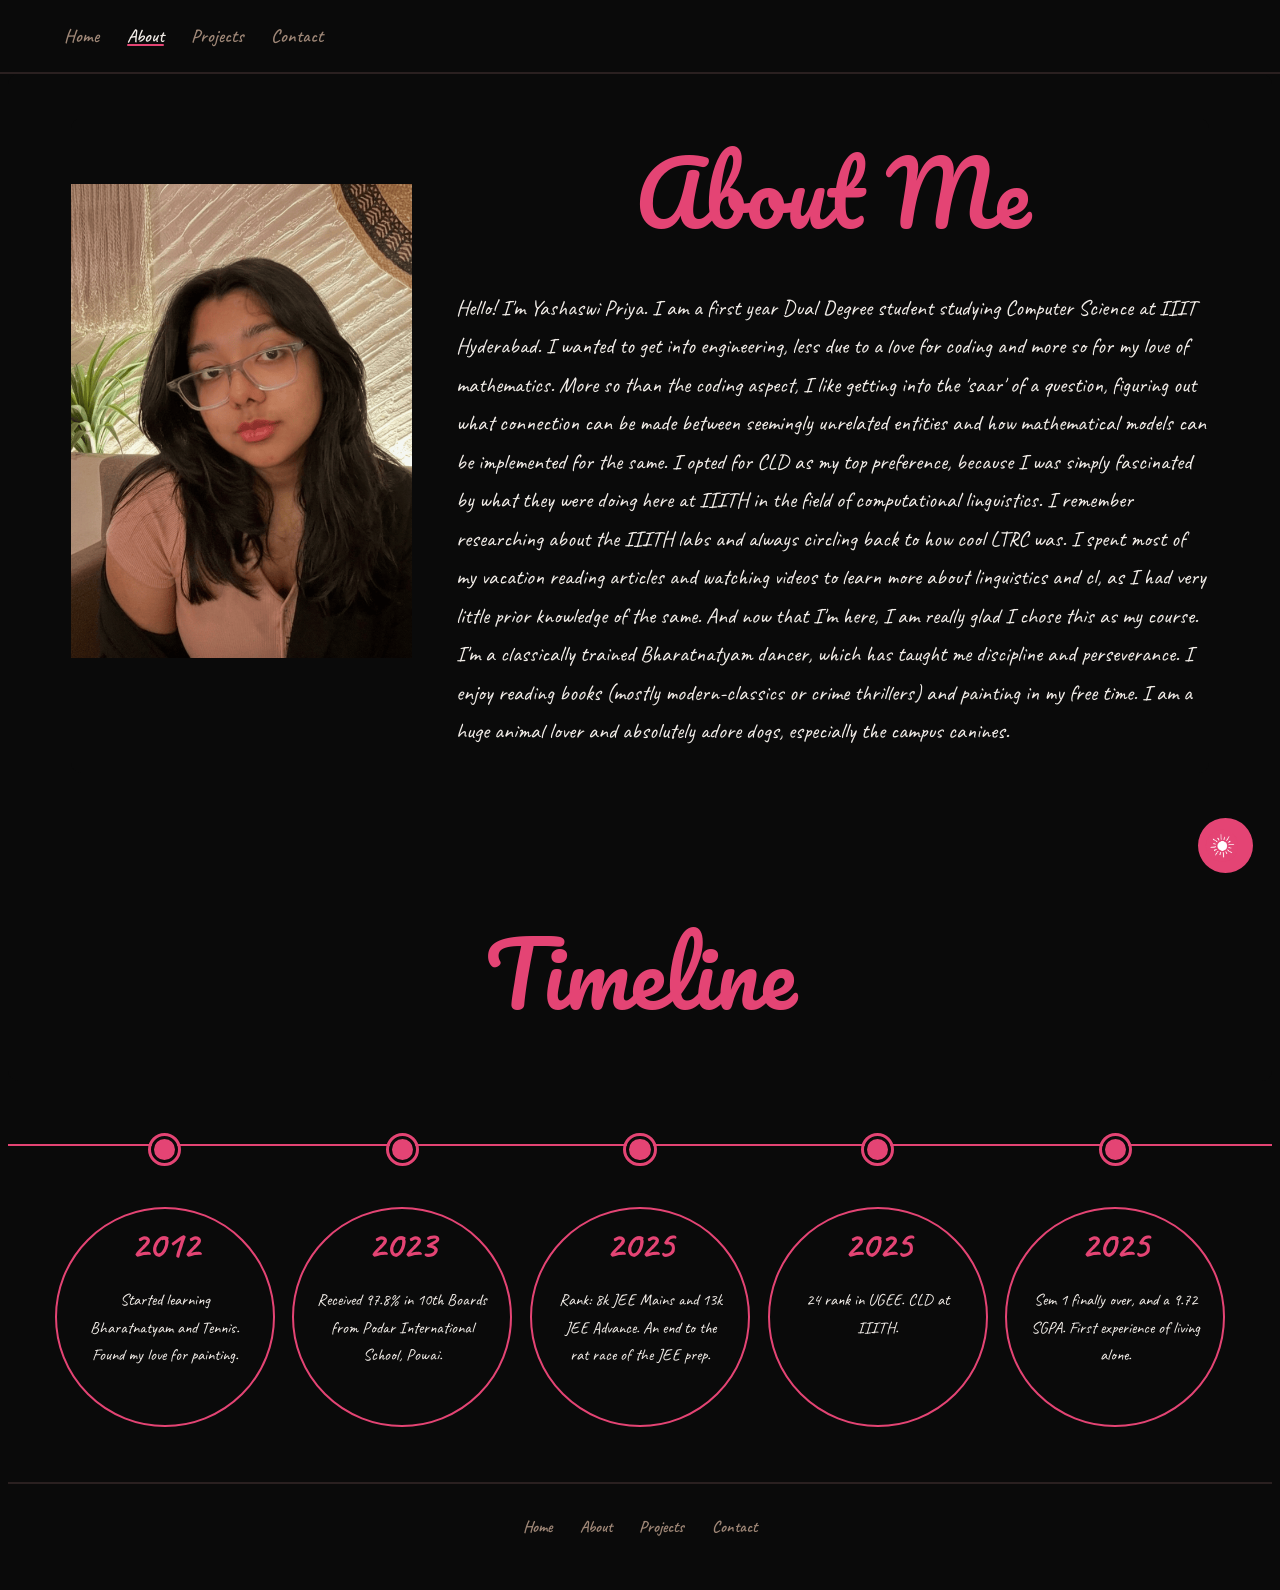
==== commit d22aa109: "Final commit" ====
--- a/about.html
+++ b/about.html
@@ -49,7 +49,7 @@
 
             <div class="about">
                 <div class="image_about">
-                    <img alt="Hello! I'm Yashaswi">
+                    <img src="images/pfp.jpg" alt="Hello! I'm Yashaswi">
                 </div>
                 <div class="stuff_about"><span class="Contact">About Me</span>
                     <p class="about_me">Hello! I'm Yashaswi Priya. I am a first year Dual Degree student studying
@@ -77,18 +77,12 @@
         <!-- interactive timeline -->
 
         <div class="fade_to_view">
-            <div class="timeline_2">
+            <div class="timeline_2" aria-label="Timeline of Milestones">
                 <hr class="line">
+                
                 <div class="event">
                     <div class="pointer"></div>
-                    <div class="details">
-                        2007
-                        <p>Born on 13th June 2007, Patna.</p>
-                    </div>
-                </div>
-                <div class="event">
-                    <div class="pointer"></div>
-                    <div class="details">
+                    <div class="details" aria-label="Bharatnatyam, Tennis and Painting">
                         2012
                         <p>Started learning Bharatnatyam and Tennis. Found my love for painting.</p>
                     </div>
@@ -102,7 +96,7 @@
                 </div> -->
                 <div class="event">
                     <div class="pointer"></div>
-                    <div class="details">
+                    <div class="details" aria-label="10th Boards">
                         2023
                         <p>Received 97.8% in 10th Boards from Podar International School, Powai.</p>
                     </div>
@@ -110,23 +104,30 @@
 
                 <div class="event">
                     <div class="pointer"></div>
-                    <div class="details">
+                    <div class="details" aria-label="Cleared JEE">
                         2025
-                        <p>8k JEE Mains and 13k in JEE Advance. An end to the rat race of the JEE prep.</p>
+                        <p>Rank: 8k JEE Mains and 13k JEE Advance. An end to the rat race of the JEE prep.</p>
                     </div>
                 </div>
 
                 <div class="event">
                     <div class="pointer"></div>
-                    <div class="details">
+                    <div class="details" aria-label="Cleared UGEE">
                         2025
                         <p>24 rank in UGEE. CLD at IIITH.</p>
+                    </div>
+                </div>
+                <div class="event" >
+                    <div class="pointer"></div>
+                    <div class="details" aria-label="Sem 1">
+                        2025
+                        <p>Sem 1 finally over, and a 9.72 SGPA. First experience of living alone.</p>
                     </div>
                 </div>
             </div>
 
         </div>
-        </div>
+      
     </main>
 
 
--- a/styles.css
+++ b/styles.css
@@ -3,9 +3,10 @@
 /*:root used as was specified in the proj. Root has theme as light by default. .dark has alternate vals  */
 
 :root {
+    /* colours */
     --bg: #f0f5fb;
     --text: #101820;
-    --main: #3a7bd5;
+    --main: #2560B8;
     --txt_small: #4a6080;
     --border: #c8d9ef;
     --transition: 0.2s ease;
@@ -13,8 +14,22 @@
     --font_content: 'Google Sans Flex', 'Caveat', sans-serif;
     --font_typed: 'Caveat', 'Google Sans Flex', sans-serif;
     --letter: url(light_1.png);
-    --img_about: url(about_light.png);
+    --img_about: url(images/pfp.jpg);
     --white: #f0f5fb;
+    
+    /* font size */
+    --small: 1.5rem;
+    --name: 16rem;
+    --font_main: 2.5rem;
+    --font_splment: 2rem;
+
+    /* gaps */
+    --space_large: 5rem;
+    --space_main: 2.5rem;
+    --space_sml: 1rem;
+    --space_mid:4rem;
+    
+
 }
 
 /* for theme change toggle */
@@ -26,7 +41,6 @@
     --txt_small: #a08878;
     --border: #2a2020;
     --letter: url(letter_dark.png);
-    --img_about: url(about_dark.png);
 }
 
 .navbar {
@@ -59,7 +73,7 @@
     display: flex;
     align-items: center;
     grid-area: 3.5rem;
-    gap: 2.5rem;
+    gap:var(--space_main);
     /* min-width: 40rem; */
 }
 
@@ -201,12 +215,6 @@
     transform: scale(1.5) rotate(20deg);
 }
 
-.theme svg {
-    align-items: center;
-    width: 5rem;
-    height: 5rem;
-}
-
 .padded {
     padding-top: 6rem;
     min-height: 100vh;
@@ -215,7 +223,7 @@
 .f_links {
     display: flex;
     justify-content: center;
-    gap: 2.5rem;
+    gap:var(--space_main);
     margin-bottom: 1rem;
     flex-wrap: wrap;
 }
@@ -231,7 +239,7 @@
 .f_links a {
     font-weight: 600;
     text-decoration: none;
-    font-size: 1.5rem;
+    font-size: var(--small);
     transition: color var(--transition);
     color: var(--txt_small);
 }
@@ -242,9 +250,10 @@
 
 .cursor {
     color: var(--main);
-    font-size: 2.5rem;
-    animation: a1 0.6s step-end infinite;
-}
+    font-size: 3rem;
+    animation: a1 0.5s step-end infinite;
+} 
+
 
 
 @keyframes a1 {
@@ -261,7 +270,6 @@
     }
 }
 
-/* THis is irrelevant rn as I had to change the cursor and put it into js directly as then it was ot working for multiline texts as it kept jumping to the next logical newline instead of moving with the text */
 
 .name_home {
     position: absolute;
@@ -283,11 +291,11 @@
     display: block;
     text-align: left;
     line-height: 0.9;
-    font-size: clamp(7rem, 14vw, 16rem);
+    font-size: var(--name);
     padding-left: 2%;
     letter-spacing: -0.02em;
     opacity: 0.8;
-    animation: left_slide 1s cubic-bezier(0.23, 1, 0.320, 1) both;
+    animation: left_slide 1.5s cubic-bezier(0.23, 1, 0.320, 1) both;
 }
 /* name in home page */
 
@@ -299,12 +307,12 @@
     display: block;
     text-align: right;
     line-height: 0.9;
-    font-size: clamp(7rem, 14vw, 16rem);
+    font-size: var(--name);
     padding-right: 2%;
     letter-spacing: -0.02em;
     opacity: 0.8;
     animation: right_slide 1s cubic-bezier(0.23, 1, 0.320, 1) both;
-
+    animation-delay: 0.5s;
 
 }
 
@@ -347,19 +355,22 @@
 .home_page_pic img {
     border: none;
     object-fit: cover;
-    width: clamp(16rem, 23vw, 50rem);
-    height: clamp(22rem, 32vw, 50rem);
-    /* max-width: 320px; */
+    width: 40rem;
+    height: 50rem;
+   
 }
 
 .intro {
+    animation: left_slide 1s cubic-bezier(0.23, 1, 0.320, 1) both;
     position: relative;
     font-family: var(--font_typed);
     color: var(--txt_small);
     z-index: 10;
     top: 5rem;
-    font-size: clamp(1.5rem, 2.5vw, 2.5rem);
+    font-size: 2.5rem;
+    animation-delay: 1.25s;
     left: 6%;
+
 }
 
 .intro_left {
@@ -383,7 +394,7 @@
     align-items: flex-end;
     flex-wrap: wrap;
     justify-content: flex-start;
-    gap: 3rem;
+    gap: var(--space_main);
     padding-top: 50vh;
     padding-left: 2.5rem;
     margin-top: auto;
@@ -393,7 +404,7 @@
 
 .typed {
     font-family: var(--font_typed);
-    font-size: clamp(1.5rem, 2.5vw, 2.4rem);
+    font-size:4rem;
     color: var(--text);
     align-items: center;
     align-self: flex-start;
@@ -413,31 +424,37 @@
 }
 
 /* preferred reduced motion case(neccessary sacc to assignment guidelines) */
+/* used bu peiple who have medical conditions or motion sickness where a lot of fast animations can cause vomiting, headaches and other health issues */
 @media (prefers-reduced-motion: reduce) {
+    /* called if prefers reduced motion enabled */
 
     *,
     *::before,
     *::after {
-        animation-duration: 0.02ms !important;
-        transition-duration: 0.02ms !important;
+        animation-duration: 0s !important;  
+        transition-duration: 0s !important;
         animation-iteration-count: 1 !important;
+
+        /*!important makes sure that first preference is given to this reduced animation speed. */
     }
 
     .Yashaswi {
         animation: none !important;
-       
+       /* removes the sliding in of Yashaswi */
     }
     .Priya {
         animation: none !important;
-       
+       /* removes the sliding in of Priya */
     }
     .name_home{
          top: 55% !important;
         left: 50% !important;
         transform: translate(-50%, -50%) !important;
+        /* since animation not sliding in, this ensures correct formatting */
     }
     .mobile_menu.open{
          animation: none !important;
+         /* drop down menu animation removed.*/
     }
         
 }
@@ -456,7 +473,7 @@
 {
     .timeline_2{
         flex-direction: column;
-        gap:5rem;
+        gap:var(--space_large);
         align-items: center;
         
     }
@@ -478,16 +495,21 @@
         display:  none;
     }
     .Yashaswi{
-        font-size: clamp(5rem,20vw,10rem);
+        font-size: 6rem;
     }
     .Priya{
-        font-size: clamp(5rem,20vw,10rem);
+        font-size: 6rem;
     }
     .quote{
         flex-direction: column;
         gap: 1.8rem;
         padding-top: 65vh;
     }
+    .home_page_pic img
+    {
+        width: 20rem;
+        height: 25rem;
+    }
 }
 
 img{
@@ -496,11 +518,11 @@
 }
 body{
     font-family: var(--font_content);
-    font-size: 1.5rem;
+    font-size: var(--small);
     background-color: var(--bg);
     color: var(--text);
     transition: background-color var(--transition), color var(--transition);
-    line-height: 1.5rem;
+    line-height: var(--small);
 }
 
 .contact_name{
@@ -514,7 +536,7 @@
 }
 
 html{
-    font-size: clamp(7px,1vw,11px);
+    font-size: 11px;
     overflow-x: hidden;
     overflow-y: auto;
 }
@@ -534,7 +556,7 @@
     text-align: center;
     color: var(--main);
     margin-bottom: 5rem;
-    font-size: clamp(3rem,6vw,8rem);
+    font-size:8rem;
 }
 
 .mssg_me{
@@ -565,13 +587,15 @@
     gap: 10px;
     align-items: center;
      min-width: 15rem;
+     flex-wrap: wrap;
     white-space: nowrap;
     
+    
 }
 
 .format input{
     border: none;
-    outline: none;
+    /* outline: none; */
     background: transparent;
     color: var(--text);
     font-family: var(--font_typed);
@@ -582,12 +606,12 @@
 .format textarea{
     border: none;
     width: 100%;
-    outline: none;
+    /* outline: none; */
     background: transparent;
     color: var(--text);
     font-family: var(--font_typed);
     font-size: 2.5rem;
-    padding: 1.5rem 2rem;
+    padding: var(--small) 2rem;
      min-width: 12rem;
 
 }
@@ -595,7 +619,7 @@
 
 .format input{
     border: none;
-    outline: none;
+    /* outline: none; */
     background: transparent;
     color: var(--text);
     font-family: var(--font_typed);
@@ -645,7 +669,7 @@
     padding: 5rem;
     width: 60%;
     background-position: center;
-   border-radius: 1.5rem;
+   border-radius: var(--small);
    
 }
 
@@ -655,7 +679,7 @@
     display: flex;
     justify-content: center;
     flex-wrap: wrap;
-    gap: 1rem;
+    gap:var(--space_sml);
 }
 
 .fltr{
@@ -705,7 +729,7 @@
 }
 .project a{
     font-family: var(--font_content);
-    font-size: 1.5rem;
+    font-size: var(--small);
     color: var(--main);
     text-decoration: none;
     font-weight: 500;
@@ -715,19 +739,22 @@
 .projects{
     display: grid;
     grid-template-columns: repeat(2,1fr);
-    gap:5rem ;
+    gap:var(--space_large) ;
     padding: 2rem 5%;
 }
 .project{
     flex-direction: column;
     display: flex;
     border-radius: 2rem;
-    gap:1rem;
+    gap:var(--space_sml);
     cursor:pointer;
     padding: 2rem;
     border: 3px solid var(--border);
 }
 
+.project.wide{
+    grid-column: span 2;
+}
 
 .image_about{
     content: var(--img_about);
@@ -784,7 +811,7 @@
 .details p{
     font-family: var(--font_content);
     color: var(--text);
-    font-size: 1.5rem;
+    font-size: var(--small);
     margin-top: 2.5rem;
     line-height: 2.5rem;
     font-weight: 400;
@@ -830,4 +857,12 @@
     border-top: 2px solid var(--main);
     position: absolute;
     width: 100%;
+}
+
+.invalid_format
+{
+    color: var(--main);
+    font-style: var(--font_content);
+    font-size: 2rem;
+    text-align: center;
 }
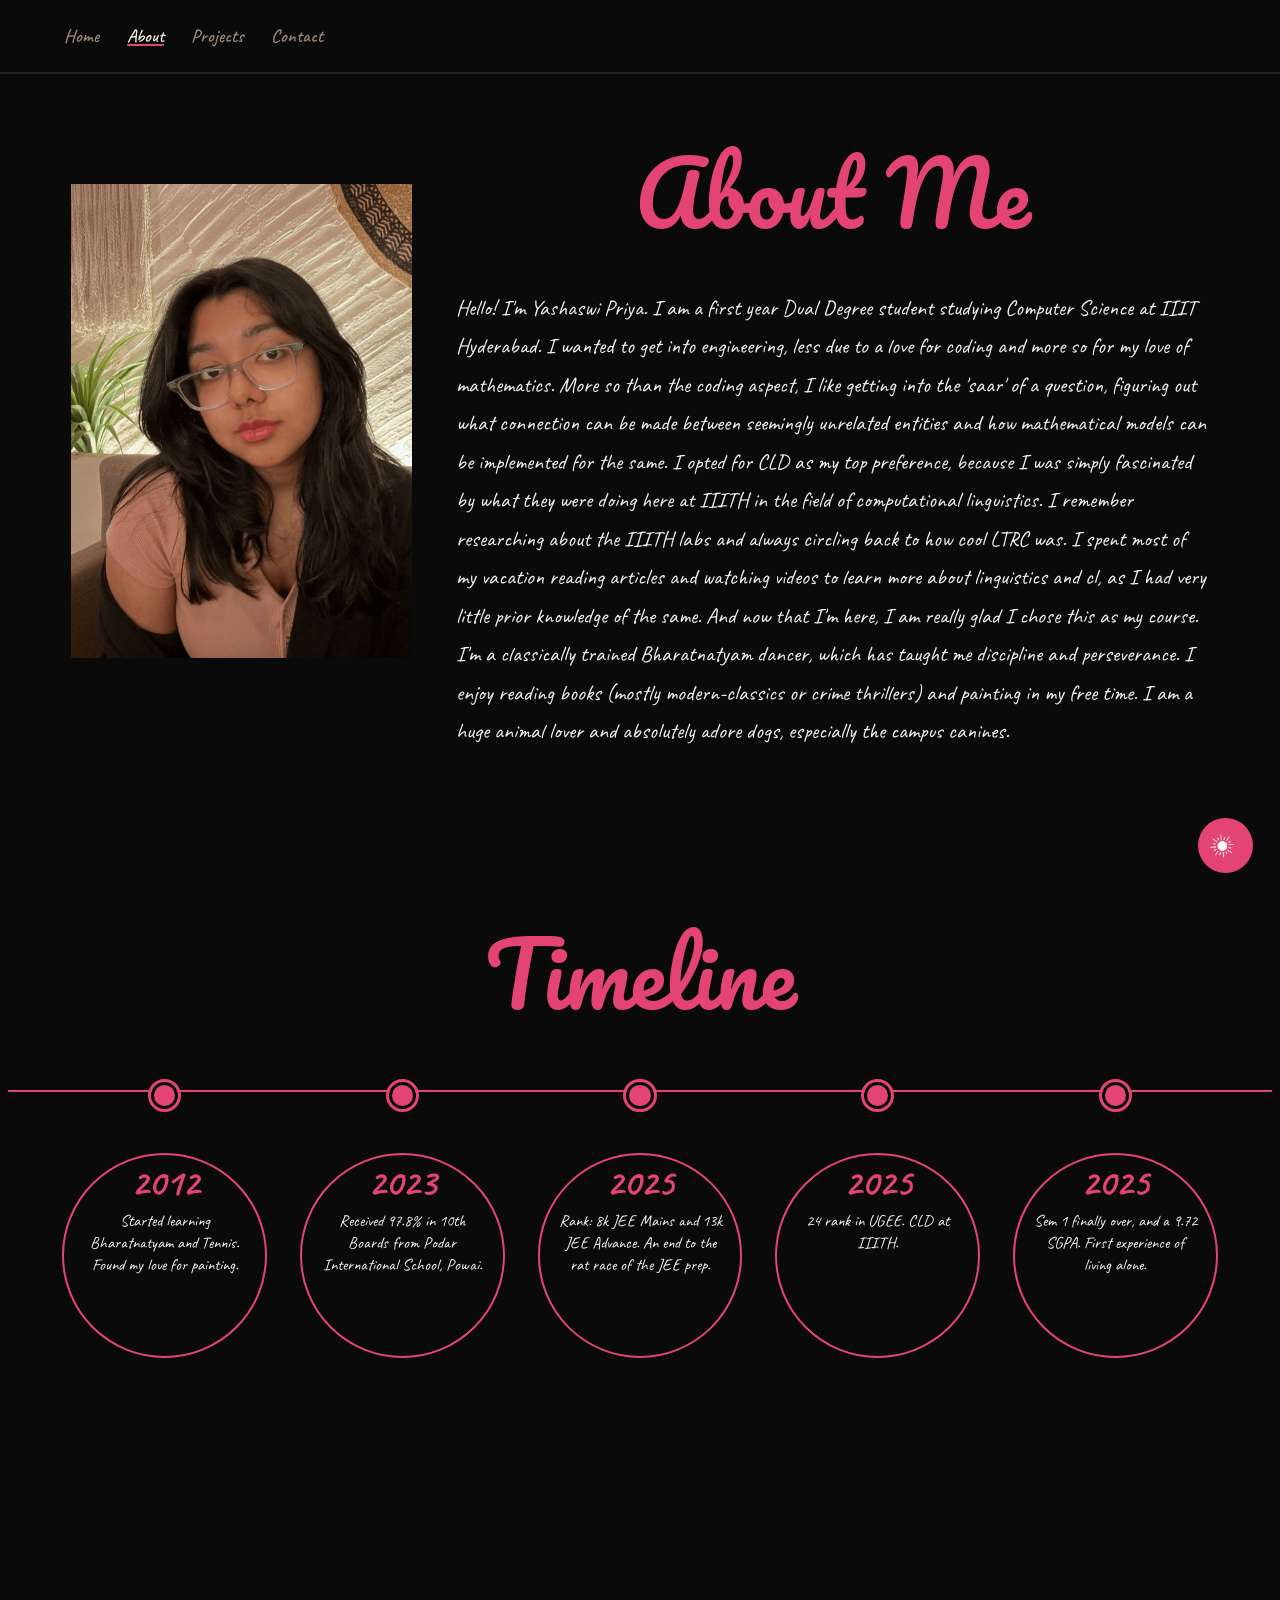
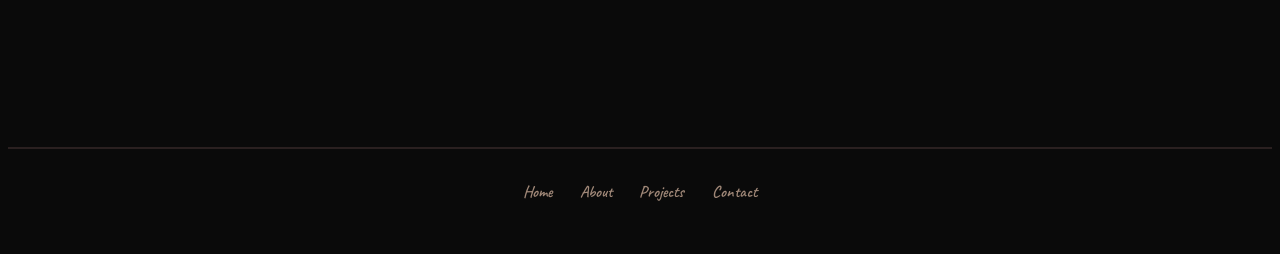
==== commit b0885206: "css fix for windows" ====
--- a/about.html
+++ b/about.html
@@ -70,12 +70,11 @@
             </div>
             <br><br><br>
             <div class="fade_to_view">
-                <span class="Contact">Timeline</span>
+                <span class="Timeline">Timeline</span>
             </div>
         </div>
 
         <!-- interactive timeline -->
-
         <div class="fade_to_view">
             <div class="timeline_2" aria-label="Timeline of Milestones">
                 <hr class="line">
--- a/styles.css
+++ b/styles.css
@@ -19,7 +19,7 @@
     
     /* font size */
     --small: 1.5rem;
-    --name: 16rem;
+    --name: clamp(6rem,12vw,16rem);
     --font_main: 2.5rem;
     --font_splment: 2rem;
 
@@ -280,6 +280,7 @@
     flex-direction: column;
     align-items: stretch;
     display: flex;
+    /* margin-top: 20px; */
     transform: translate(-50%, -50%);
 }
 /* name in home page */
@@ -346,7 +347,7 @@
 
 .home_page_pic {
     position: absolute;
-    top: 66%;
+    top: 70%;
     left: 46%;
     transform: translate(-50%, -52%);
     z-index: 5;
@@ -355,9 +356,8 @@
 .home_page_pic img {
     border: none;
     object-fit: cover;
-    width: 40rem;
-    height: 50rem;
-   
+    width: clamp(25rem,35vh,40rem);
+    height: clamp(30rem,45vh,50rem);
 }
 
 .intro {
@@ -366,10 +366,10 @@
     font-family: var(--font_typed);
     color: var(--txt_small);
     z-index: 10;
-    top: 5rem;
-    font-size: 2.5rem;
+    top: 2rem;
+    font-size: clamp(1.8rem,2vw,2.5rem);
     animation-delay: 1.25s;
-    left: 6%;
+    left: 5%;
 
 }
 
@@ -384,8 +384,10 @@
     align-items: stretch;
     z-index: 2;
     width: 100%;
-    top: 45%;
+    top: 50%;
     left: 50%;
+    margin-top: 20px;
+    /* padding: 0 1%; */
     transform: translate(-50%, -50%);
 }
 
@@ -395,7 +397,7 @@
     flex-wrap: wrap;
     justify-content: flex-start;
     gap: var(--space_main);
-    padding-top: 50vh;
+    padding-top: clamp(45vh,52vh,60vh);
     padding-left: 2.5rem;
     margin-top: auto;
     z-index: 10;
@@ -404,7 +406,7 @@
 
 .typed {
     font-family: var(--font_typed);
-    font-size:4rem;
+    font-size:clamp(2.5rem,3vh,4rem);
     color: var(--text);
     align-items: center;
     align-self: flex-start;
@@ -556,6 +558,16 @@
     text-align: center;
     color: var(--main);
     margin-bottom: 5rem;
+    font-size:8rem;
+}
+
+.Timeline{
+    font-family: var(--font_head);
+    display: block;
+    margin-top: 5rem;
+    text-align: center;
+    color: var(--main);
+    margin-bottom: 0.1rem;
     font-size:8rem;
 }
 
@@ -791,13 +803,13 @@
 .details{
     font-family: var(--font_typed);
     color: var(--main);
-    font-size: 3.5rem;
+    font-size: clamp(2.5rem,3vw,3.5rem);
     text-align: center;
     margin-top: 4rem;
-    line-height: 2.5rem;
-    width: 20rem;
-    height: 20rem;
-    padding: 2rem 2rem;
+    line-height: 2rem;
+    width: clamp(15rem,16vw,22rem);
+    height: clamp(15rem,16vw,22rem);
+    padding: 1.5rem;
     border: 2px solid var(--main);
     cursor: pointer;
     transition: background var(--transition), color var(--transition);
@@ -811,9 +823,9 @@
 .details p{
     font-family: var(--font_content);
     color: var(--text);
-    font-size: var(--small);
-    margin-top: 2.5rem;
-    line-height: 2.5rem;
+    font-size: clamp(1.2rem,1.3vw,1.5rem);
+    margin-top: 1.5rem;
+    line-height: 2rem;
     font-weight: 400;
 }
 
@@ -824,7 +836,9 @@
     transform: scale(1.2);
 }
 
+
 .timeline_2{
+    min-height: 80vh;
     display: flex;
     align-items: flex-start;
     justify-content: center;
@@ -837,7 +851,8 @@
     flex:1;
     flex-direction: column;
     align-items: center;
-  
+    min-width: 0;
+    padding: 0 1%;
     position: relative;
 }
 
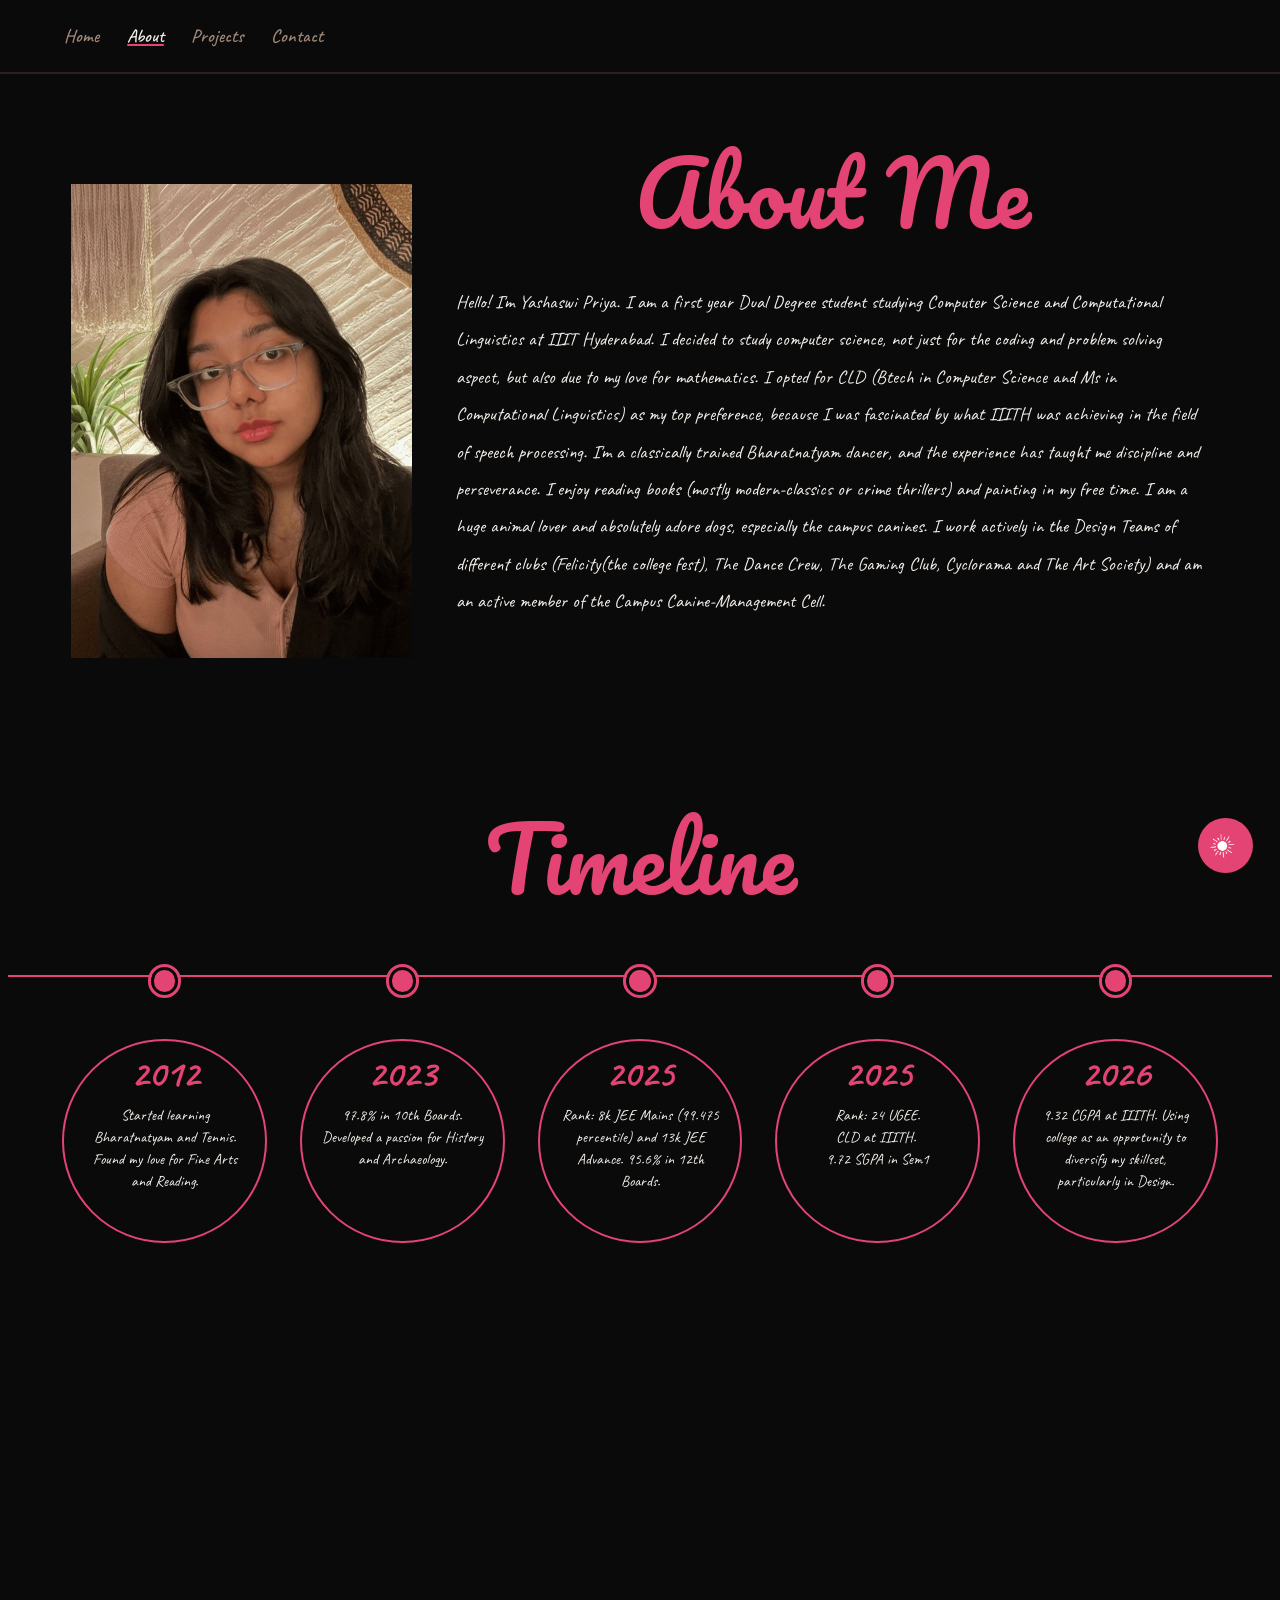
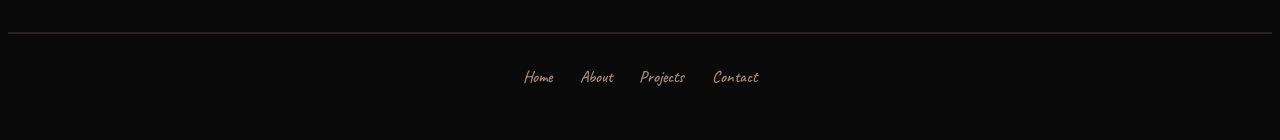
==== commit 75f69d2a: "Fix moon.PNG color. Edit about.html text" ====
--- a/about.html
+++ b/about.html
@@ -4,7 +4,7 @@
 <head>
     <meta charset="UTF-8">
     <meta name="viewport" content="width=device-width, initial-scale=1.0">
-    <title>Portfolio-2025114007-About</title>
+    <title>Portfolio-About-Yashaswi</title>
     <link rel="stylesheet" href="styles.css">
     <!-- linking the css stylesheet -->
     <link rel="stylesheet"
@@ -53,19 +53,15 @@
                 </div>
                 <div class="stuff_about"><span class="Contact">About Me</span>
                     <p class="about_me">Hello! I'm Yashaswi Priya. I am a first year Dual Degree student studying
-                        Computer Science at IIIT Hyderabad. I wanted to get into engineering, less due to a love for
-                        coding and more so for my love of mathematics. More so than the coding aspect, I like getting
-                        into the 'saar' of a question, figuring out what connection can be made between seemingly
-                        unrelated entities and how mathematical models can be implemented for the same. I opted for CLD
-                        as my top preference, because I was simply fascinated by what they were doing here at IIITH in
-                        the field of computational linguistics. I remember researching about the IIITH labs and always
-                        circling back to how cool LTRC was. I spent most of my vacation reading articles and watching
-                        videos to learn more about linguistics and cl, as I had very
-                        little prior knowledge of the same. And now that I'm here, I am really glad I chose this as my
-                        course.
-                        I'm a classically trained Bharatnatyam dancer, which has taught me discipline and perseverance.
+                        Computer Science and Computational Linguistics at IIIT Hyderabad. I decided to study computer science, not just
+                        for the coding and problem solving aspect, but also due to my love for mathematics. I opted for CLD (Btech in Computer Science and Ms in Computational Linguistics)
+                        as my top preference, because I was fascinated by what IIITH was achieving in
+                        the field of speech processing. 
+                        I'm a classically trained Bharatnatyam dancer, and the experience has taught me discipline and perseverance.
                         I enjoy reading books (mostly modern-classics or crime thrillers) and painting in my free time.
-                        I am a huge animal lover and absolutely adore dogs, especially the campus canines.</p>
+                        I am a huge animal lover and absolutely adore dogs, especially the campus canines.
+                        I work actively in the Design Teams of different clubs (Felicity(the college fest), The Dance Crew, The Gaming Club, Cyclorama and The Art Society) and am an active member of the Campus Canine-Management Cell.
+                </p>
                 </div>
             </div>
             <br><br><br>
@@ -83,7 +79,7 @@
                     <div class="pointer"></div>
                     <div class="details" aria-label="Bharatnatyam, Tennis and Painting">
                         2012
-                        <p>Started learning Bharatnatyam and Tennis. Found my love for painting.</p>
+                        <p>Started learning Bharatnatyam and Tennis. Found my love for Fine Arts and Reading.</p>
                     </div>
                 </div>
                 <!-- <div class="event">
@@ -97,7 +93,7 @@
                     <div class="pointer"></div>
                     <div class="details" aria-label="10th Boards">
                         2023
-                        <p>Received 97.8% in 10th Boards from Podar International School, Powai.</p>
+                        <p>97.8% in 10th Boards. Developed a passion for History and Archaeology.</p>
                     </div>
                 </div>
 
@@ -105,7 +101,7 @@
                     <div class="pointer"></div>
                     <div class="details" aria-label="Cleared JEE">
                         2025
-                        <p>Rank: 8k JEE Mains and 13k JEE Advance. An end to the rat race of the JEE prep.</p>
+                        <p>Rank: 8k JEE Mains (99.475 percentile) and 13k JEE Advance. 95.6% in 12th Boards.</p>
                     </div>
                 </div>
 
@@ -113,14 +109,16 @@
                     <div class="pointer"></div>
                     <div class="details" aria-label="Cleared UGEE">
                         2025
-                        <p>24 rank in UGEE. CLD at IIITH.</p>
+                        <p style="white-space: pre-wrap;">Rank: 24 UGEE.
+CLD at IIITH. 
+9.72 SGPA in Sem1</p>
                     </div>
                 </div>
                 <div class="event" >
                     <div class="pointer"></div>
                     <div class="details" aria-label="Sem 1">
-                        2025
-                        <p>Sem 1 finally over, and a 9.72 SGPA. First experience of living alone.</p>
+                        2026
+                        <p>9.32 CGPA at IIITH. Using college as an opportunity to diversify my skillset, particularly in Design.</p>
                     </div>
                 </div>
             </div>
--- a/styles.css
+++ b/styles.css
@@ -779,9 +779,9 @@
     font-family: var(--font_content);
     /* margin-top: 5rem; */
     color: var(--text);
-    font-weight: 200;
-    font-size: 2rem;
-    line-height: 3.5rem;
+    font-weight: 300;
+    font-size: 1.7rem;
+    line-height: 3.4rem;
     flex-direction: column;
     display: flex;
 }
@@ -810,6 +810,7 @@
     width: clamp(15rem,16vw,22rem);
     height: clamp(15rem,16vw,22rem);
     padding: 1.5rem;
+    padding-top: 2rem;
     border: 2px solid var(--main);
     cursor: pointer;
     transition: background var(--transition), color var(--transition);
@@ -823,11 +824,13 @@
 .details p{
     font-family: var(--font_content);
     color: var(--text);
-    font-size: clamp(1.2rem,1.3vw,1.5rem);
-    margin-top: 1.5rem;
+    font-size: clamp(1.2rem,1.2vw,1.5rem);
+    margin-top: 1.8rem;
     line-height: 2rem;
     font-weight: 400;
 }
+
+
 
 .event:hover .details{
     background: var(--main);
